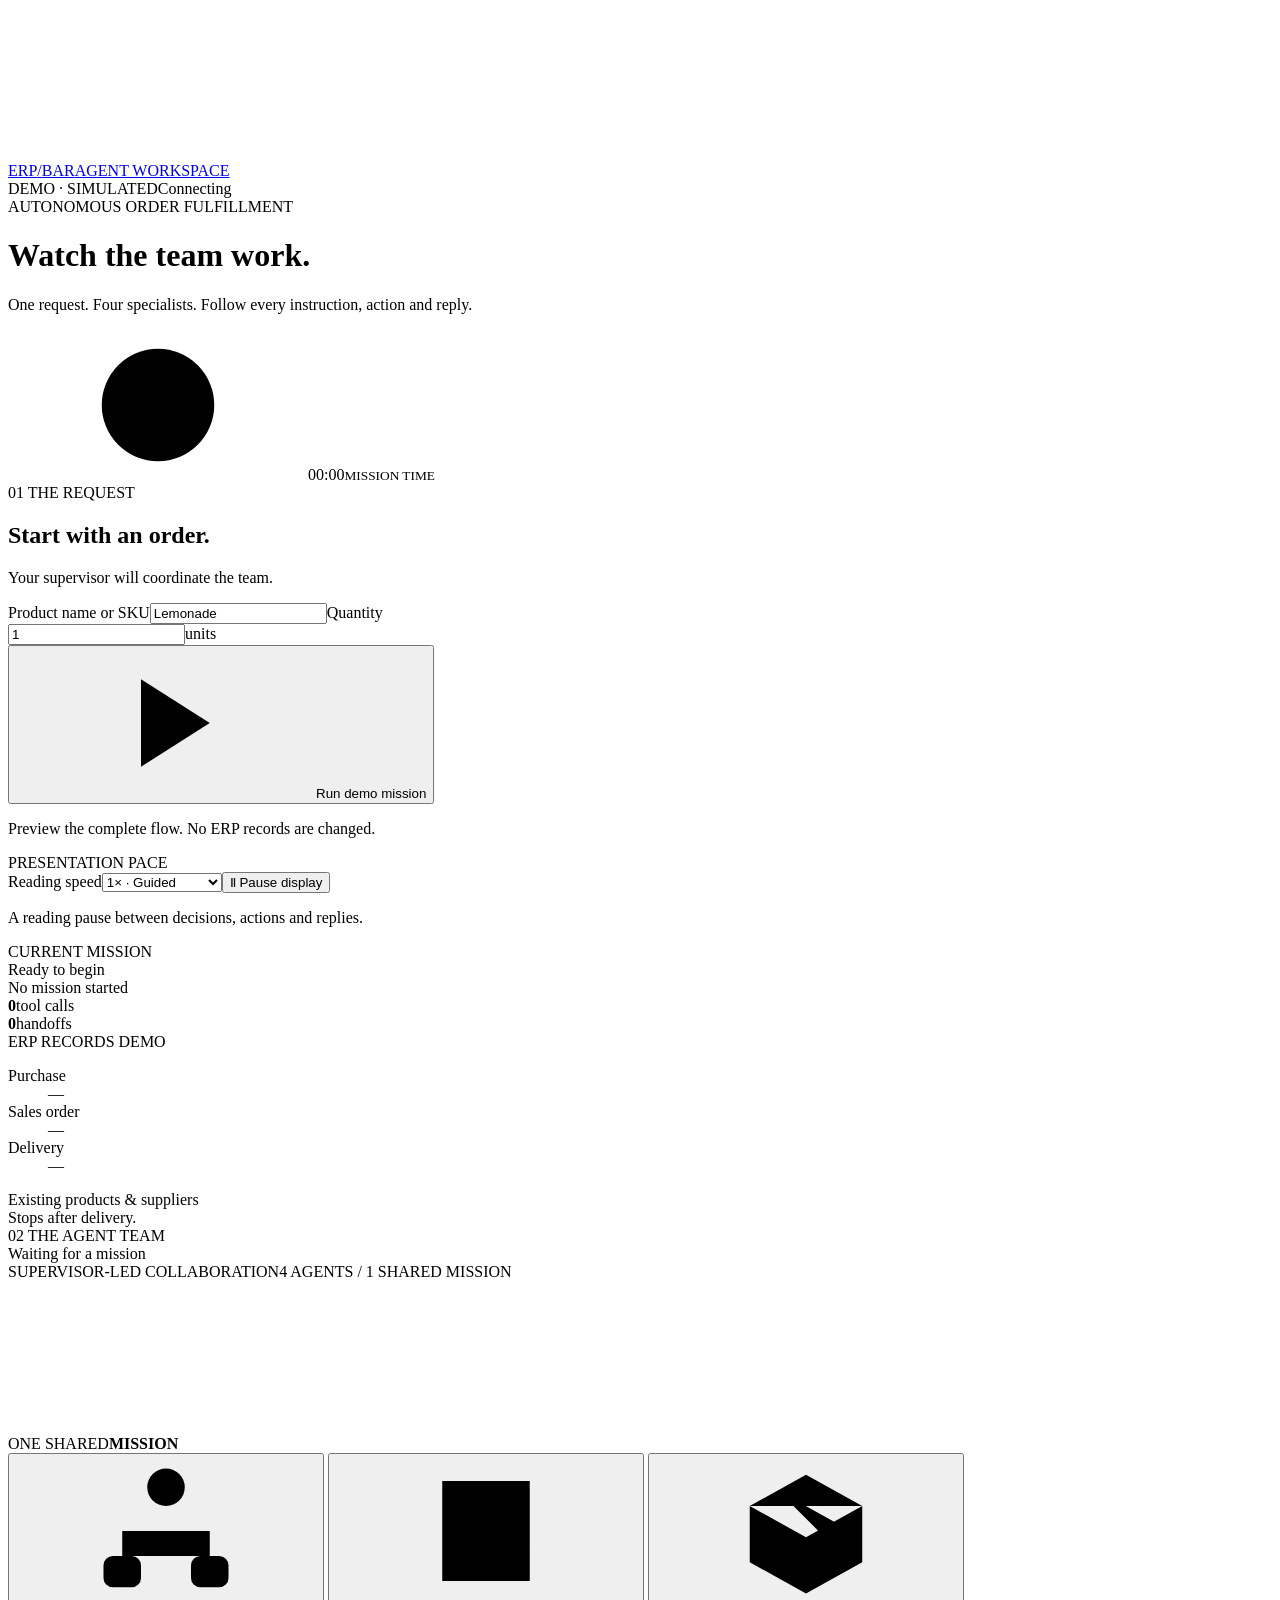
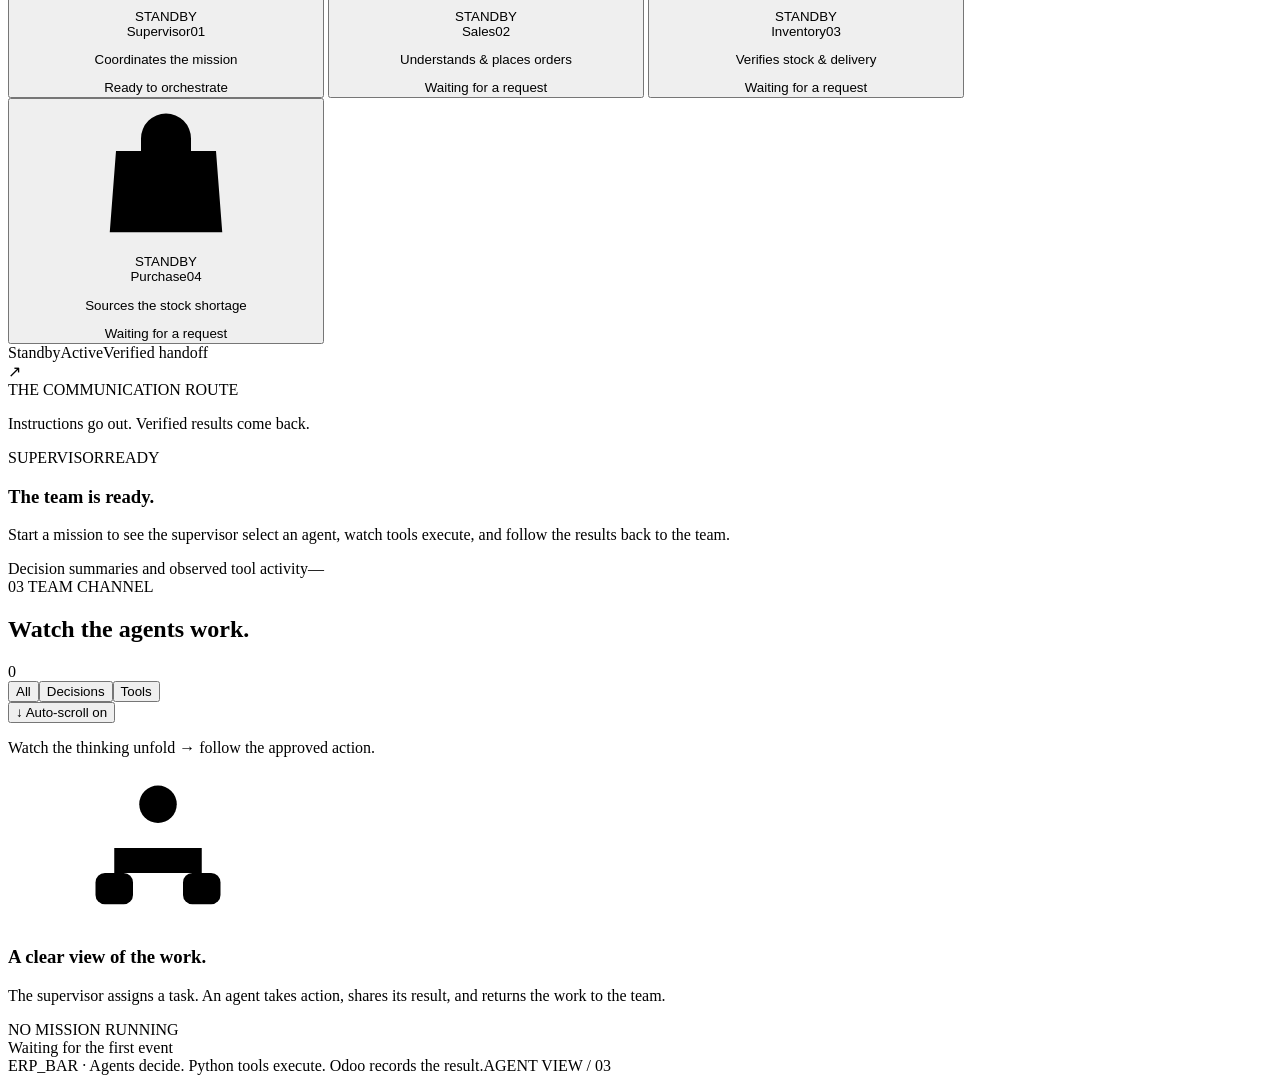
==== src/erp_bar/agent_view/static/index.html @ e85ccd39 "First Working Workflow" ====
<!doctype html>
<html lang="en"><head><meta charset="utf-8"><meta name="viewport" content="width=device-width,initial-scale=1"><title>ERP_BAR · Agent workspace</title><link rel="stylesheet" href="/style.css"><script src="/app.js" defer></script></head>
<body>
<svg class="icons" aria-hidden="true"><defs>
<symbol id="i-grid" viewBox="0 0 24 24"><rect x="3" y="3" width="7" height="7" rx="2"/><rect x="14" y="3" width="7" height="7" rx="2"/><rect x="3" y="14" width="7" height="7" rx="2"/><rect x="14" y="14" width="7" height="7" rx="2"/></symbol>
<symbol id="i-network" viewBox="0 0 24 24"><circle cx="12" cy="5" r="3"/><rect x="2" y="16" width="6" height="5" rx="1.5"/><rect x="16" y="16" width="6" height="5" rx="1.5"/><path d="M12 8v4M5 16v-4h14v4"/></symbol>
<symbol id="i-sales" viewBox="0 0 24 24"><path d="M5 4h14v16H5zM8 8h8M8 12h8M8 16h4"/><path d="m15 16 1 1 3-3"/></symbol>
<symbol id="i-box" viewBox="0 0 24 24"><path d="m12 3 9 5v9l-9 5-9-5V8zM3 8l9 5 9-5M12 13v9M7.5 5.5l9 5v4"/></symbol>
<symbol id="i-bag" viewBox="0 0 24 24"><path d="M4 8h16l1 13H3zM8 9V6a4 4 0 0 1 8 0v3"/></symbol>
<symbol id="i-arrow" viewBox="0 0 24 24"><path d="M4 12h16m-6-6 6 6-6 6"/></symbol>
<symbol id="i-play" viewBox="0 0 24 24"><path d="m8 5 11 7-11 7z"/></symbol>
<symbol id="i-check" viewBox="0 0 24 24"><path d="m5 12 4 4L19 6"/></symbol>
<symbol id="i-clock" viewBox="0 0 24 24"><circle cx="12" cy="12" r="9"/><path d="M12 7v5l3 2"/></symbol>
<symbol id="i-code" viewBox="0 0 24 24"><path d="m8 7-5 5 5 5m8-10 5 5-5 5m-3-13-2 16"/></symbol>
</defs></svg>
<header class="topbar"><a class="brand" href="/" aria-label="ERP BAR workspace"><span class="brand-mark"><i></i><i></i><i></i></span>ERP<span class="brand-slash">/</span>BAR<span class="brand-caption">AGENT WORKSPACE</span></a><div class="top-status"><span id="mode-badge" class="pill demo">DEMO · SIMULATED</span><span id="connection" class="connection"><i></i>Connecting</span></div></header>
<main>
<div class="page-heading"><div><div class="eyebrow">AUTONOMOUS ORDER FULFILLMENT</div><h1>Watch the team work.</h1><p>One request. Four specialists. Follow every instruction, action and reply.</p></div><div class="session-clock"><svg><use href="#i-clock"/></svg><span id="elapsed">00:00</span><small>MISSION TIME</small></div></div>
<div class="workspace">

<aside class="mission-panel panel"><div class="section-label"><span class="number">01</span> THE REQUEST</div><h2>Start with an order.</h2><p class="muted small">Your supervisor will coordinate the team.</p>
<form id="request-form"><label for="product">Product name or SKU</label><input id="product" name="product" value="Lemonade" maxlength="120" required autocomplete="off"><label for="quantity">Quantity</label><div class="quantity-input"><input id="quantity" name="quantity" type="number" min="0.001" step="any" value="1" required><span>units</span></div><button id="start" class="primary" type="submit"><svg><use href="#i-play"/></svg><span>Run demo mission</span></button><p id="mode-note" class="mode-note">Preview the complete flow. No ERP records are changed.</p><p id="form-error" class="form-error" role="alert"></p></form>
<div id="demo-controls" class="demo-controls"><div class="section-label">PRESENTATION PACE</div><label for="demo-speed">Reading speed</label><select id="demo-speed"><option value="0.5">0.5× · Extra time</option><option value="1" selected>1× · Guided</option><option value="2">2× · Brisk</option><option value="4">4× · Quick</option></select><button type="button" id="demo-pause" aria-pressed="false">Ⅱ Pause display</button><button type="button" id="jump-latest" hidden>↓ Jump to latest</button><p id="live-progress" role="status" hidden></p><p id="pace-note">A reading pause between decisions, actions and replies.</p></div><div class="mission-details"><div class="section-label" id="mission-section-label">CURRENT MISSION</div><div id="mission-status" class="mission-status">Ready to begin</div><div id="mission-id" class="mono muted">No mission started</div><div class="stats"><div><b id="tool-count">0</b><span>tool calls</span></div><div><b id="handoff-count">0</b><span>handoffs</span></div></div></div>
<div class="records"><div class="section-label">ERP RECORDS <span id="record-mode">DEMO</span></div><dl><div><dt>Purchase</dt><dd id="purchase-id">—</dd></div><div><dt>Sales order</dt><dd id="sales-id">—</dd></div><div><dt>Delivery</dt><dd id="delivery-id">—</dd></div></dl></div>
<div class="scope-note"><i></i>Existing products & suppliers<br><span>Stops after delivery.</span></div></aside>
<section class="team-panel"><div class="canvas-toolbar"><div><span class="number">02</span><span> THE AGENT TEAM</span></div><span class="canvas-state" id="canvas-state"><i></i>Waiting for a mission</span></div>
<div class="agent-canvas" id="agent-canvas"><div class="canvas-grain"></div><div class="canvas-caption"><span>SUPERVISOR-LED COLLABORATION</span><span>4 AGENTS / 1 SHARED MISSION</span></div>
<svg class="routes" id="routes" aria-hidden="true"><defs><marker id="arrowhead" markerWidth="6" markerHeight="6" refX="5" refY="3" orient="auto"><path d="M0 0 6 3 0 6" fill="currentColor"/></marker></defs><g id="route-lines"></g></svg>
<div class="network-core" aria-hidden="true"><span>ONE SHARED</span><b>MISSION</b></div>
<button class="agent-card supervisor" data-agent="supervisor" aria-label="Inspect Supervisor" aria-pressed="true"><div class="card-top"><div class="agent-icon"><svg><use href="#i-network"/></svg></div><span class="agent-state">STANDBY</span></div><div class="agent-name">Supervisor<span>01</span></div><p>Coordinates the mission</p><div class="card-bottom"><span class="agent-dot"></span><span class="agent-task">Ready to orchestrate</span><span class="agent-timer"></span></div></button>
<button class="agent-card sales" data-agent="sales_agent" aria-label="Inspect Sales agent" aria-pressed="false"><div class="card-top"><div class="agent-icon"><svg><use href="#i-sales"/></svg></div><span class="agent-state">STANDBY</span></div><div class="agent-name">Sales<span>02</span></div><p>Understands & places orders</p><div class="card-bottom"><span class="agent-dot"></span><span class="agent-task">Waiting for a request</span><span class="agent-timer"></span></div></button>
<button class="agent-card inventory" data-agent="inventory_agent" aria-label="Inspect Inventory agent" aria-pressed="false"><div class="card-top"><div class="agent-icon"><svg><use href="#i-box"/></svg></div><span class="agent-state">STANDBY</span></div><div class="agent-name">Inventory<span>03</span></div><p>Verifies stock & delivery</p><div class="card-bottom"><span class="agent-dot"></span><span class="agent-task">Waiting for a request</span><span class="agent-timer"></span></div></button>
<button class="agent-card purchase" data-agent="purchase_agent" aria-label="Inspect Purchase agent" aria-pressed="false"><div class="card-top"><div class="agent-icon"><svg><use href="#i-bag"/></svg></div><span class="agent-state">STANDBY</span></div><div class="agent-name">Purchase<span>04</span></div><p>Sources the stock shortage</p><div class="card-bottom"><span class="agent-dot"></span><span class="agent-task">Waiting for a request</span><span class="agent-timer"></span></div></button>
<div class="canvas-legend"><span><i class="legend-dot"></i>Standby</span><span><i class="legend-dot working"></i>Active</span><span><i class="legend-line"></i>Verified handoff</span></div></div>
<div class="exchange-strip" aria-live="polite"><span class="exchange-icon">↗</span><div><span id="exchange-route">THE COMMUNICATION ROUTE</span><p id="exchange-message">Instructions go out. Verified results come back.</p></div></div>
<div class="focus-panel"><div class="focus-label"><span id="focus-agent">SUPERVISOR</span><span class="focus-kind" id="focus-kind">READY</span><span class="sound-bars" id="sound-bars"><i></i><i></i><i></i><i></i></span></div><h3 id="focus-title">The team is ready.</h3><p id="focus-text">Start a mission to see the supervisor select an agent, watch tools execute, and follow the results back to the team.</p><div class="focus-footer"><span id="focus-detail">Decision summaries and observed tool activity</span><span class="mono" id="focus-time">—</span></div></div>
<div class="outcome" id="outcome" hidden><svg><use href="#i-check"/></svg><div><strong id="outcome-title">Mission complete</strong><p id="outcome-message"></p></div></div>
</section>
<aside class="activity-panel panel"><div class="activity-heading"><div><div class="section-label"><span class="number">03</span> TEAM CHANNEL</div><h2>Watch the agents work.</h2></div><span id="event-count" class="event-count">0</span></div><div class="feed-controls"><div class="filters" role="group" aria-label="Activity filter"><button class="selected" data-filter="all" aria-pressed="true">All</button><button data-filter="decisions" aria-pressed="false">Decisions</button><button data-filter="tools" aria-pressed="false">Tools</button></div><button id="follow" class="follow" title="Chat follows each new message. Click to jump to the latest.">↓ Auto-scroll on</button></div><p class="conversation-note">Watch the thinking unfold → follow the approved action.</p><div id="feed" class="feed" tabindex="0" aria-label="Agent activity"><div class="empty-feed"><svg><use href="#i-network"/></svg><h3>A clear view of the work.</h3><p>The supervisor assigns a task. An agent takes action, shares its result, and returns the work to the team.</p><span>NO MISSION RUNNING</span></div></div><div class="feed-footer"><i></i><span id="feed-note">Waiting for the first event</span></div></aside>
</div><footer class="page-footer"><span>ERP_BAR <span class="footer-dot">·</span> Agents decide. Python tools execute. Odoo records the result.</span><span>AGENT VIEW / 03</span></footer>
</main><div id="announcer" class="sr-only" aria-live="polite"></div>
</body></html>
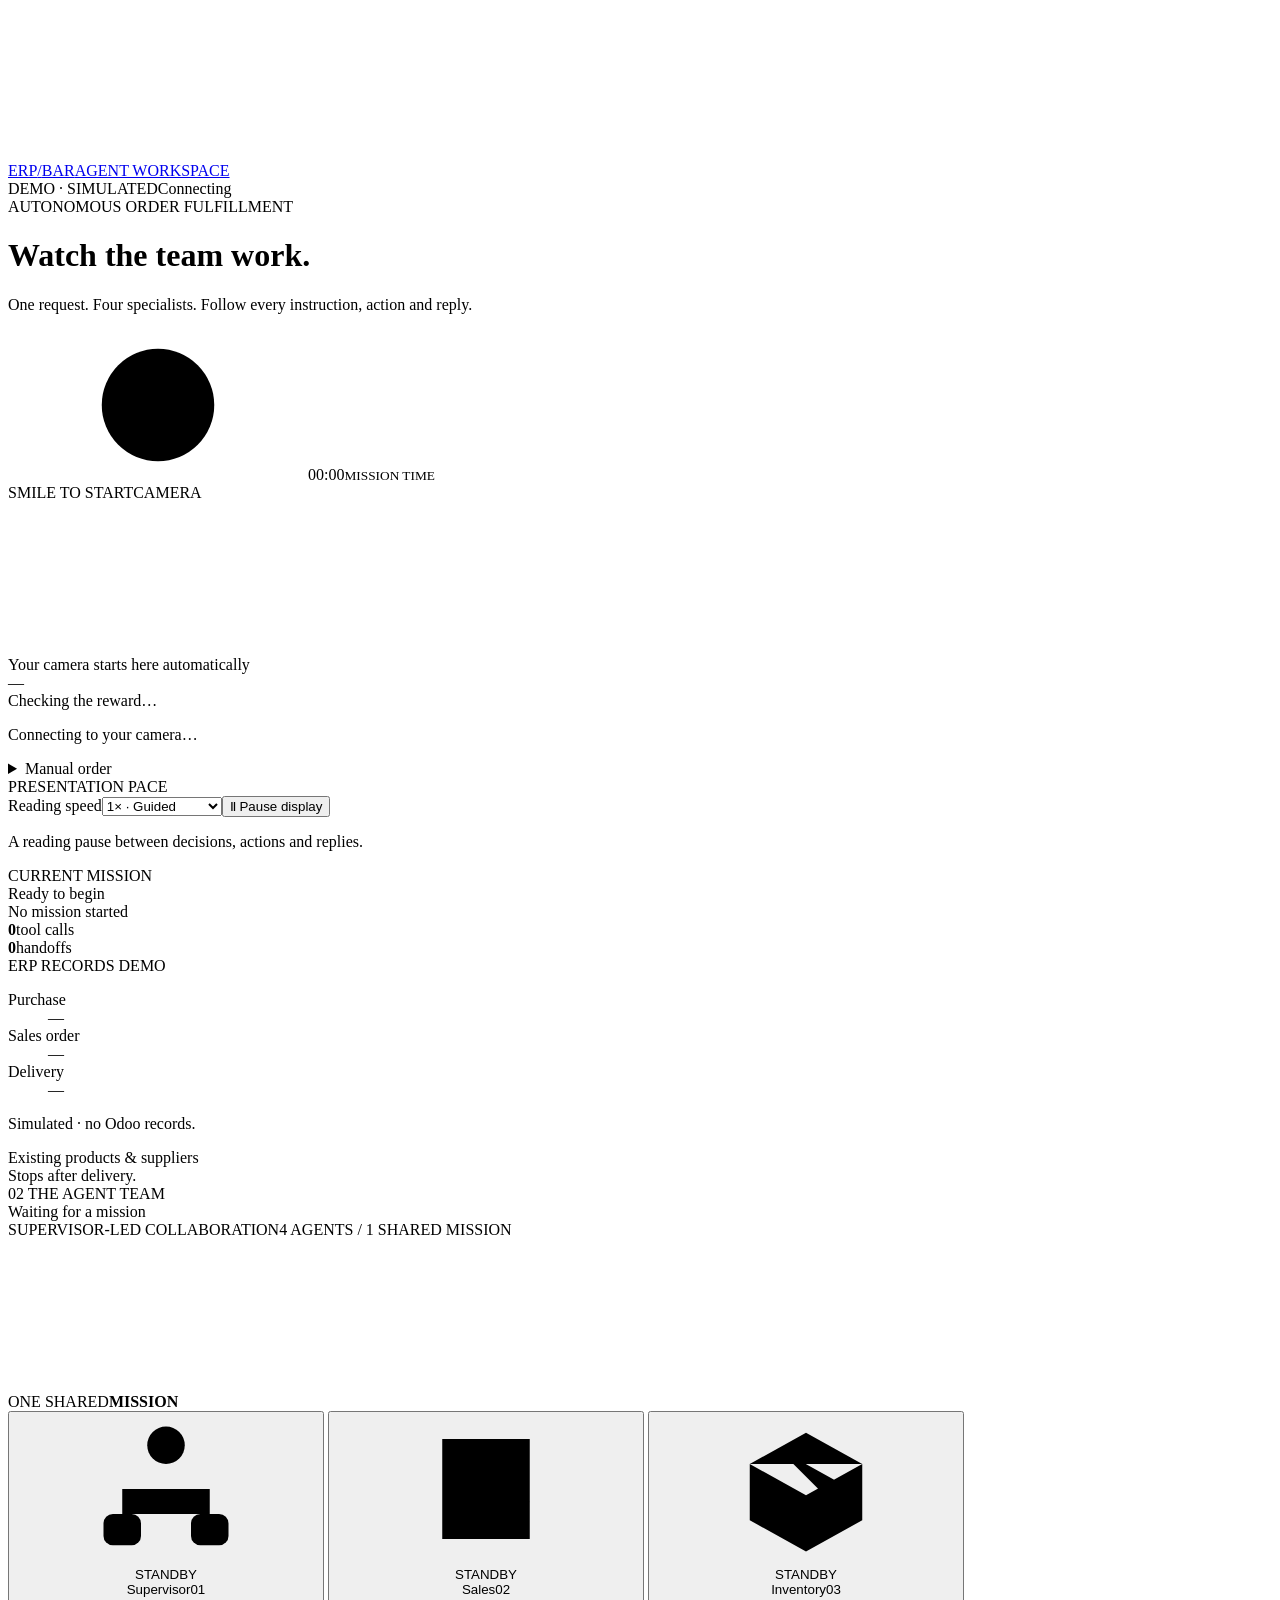
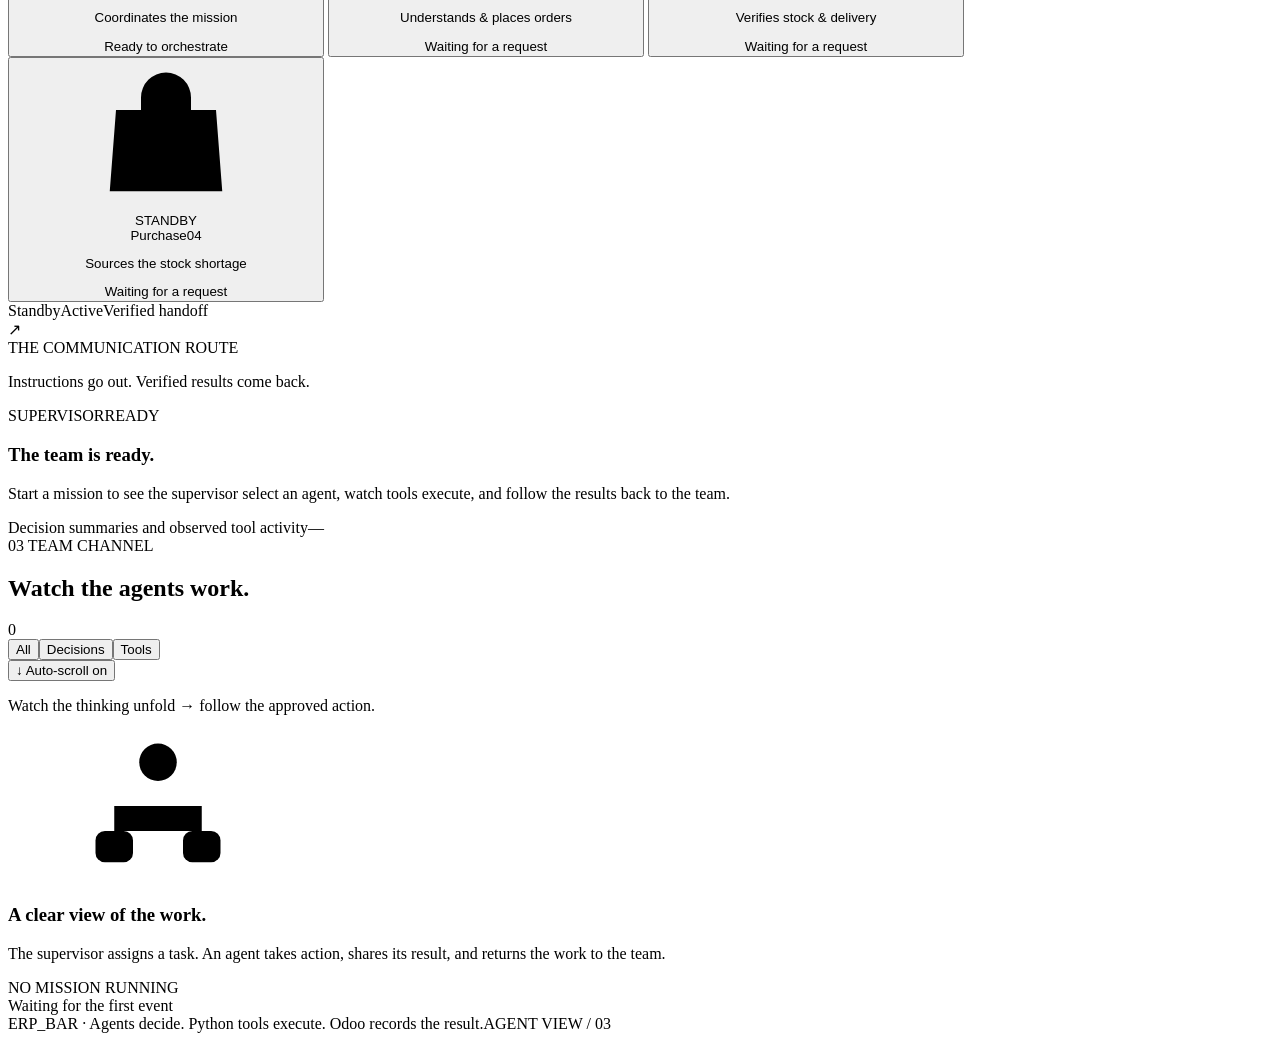
==== commit 684c4967: "feat: Camera with agents integration" ====
--- a/src/erp_bar/agent_view/static/index.html
+++ b/src/erp_bar/agent_view/static/index.html
@@ -1,5 +1,5 @@
 <!doctype html>
-<html lang="en"><head><meta charset="utf-8"><meta name="viewport" content="width=device-width,initial-scale=1"><title>ERP_BAR · Agent workspace</title><link rel="stylesheet" href="/style.css"><script src="/app.js" defer></script></head>
+<html lang="en"><head><meta charset="utf-8"><meta name="viewport" content="width=device-width,initial-scale=1"><title>ERP_BAR · Agent workspace</title><link rel="stylesheet" href="/style.css"><script src="/app.js" defer></script><script type="module" src="/dashboard-camera.js"></script></head>
 <body>
 <svg class="icons" aria-hidden="true"><defs>
 <symbol id="i-grid" viewBox="0 0 24 24"><rect x="3" y="3" width="7" height="7" rx="2"/><rect x="14" y="3" width="7" height="7" rx="2"/><rect x="3" y="14" width="7" height="7" rx="2"/><rect x="14" y="14" width="7" height="7" rx="2"/></symbol>
@@ -18,11 +18,20 @@
 <div class="page-heading"><div><div class="eyebrow">AUTONOMOUS ORDER FULFILLMENT</div><h1>Watch the team work.</h1><p>One request. Four specialists. Follow every instruction, action and reply.</p></div><div class="session-clock"><svg><use href="#i-clock"/></svg><span id="elapsed">00:00</span><small>MISSION TIME</small></div></div>
 <div class="workspace">
 
-<aside class="mission-panel panel"><div class="section-label"><span class="number">01</span> THE REQUEST</div><h2>Start with an order.</h2><p class="muted small">Your supervisor will coordinate the team.</p>
-<form id="request-form"><label for="product">Product name or SKU</label><input id="product" name="product" value="Lemonade" maxlength="120" required autocomplete="off"><label for="quantity">Quantity</label><div class="quantity-input"><input id="quantity" name="quantity" type="number" min="0.001" step="any" value="1" required><span>units</span></div><button id="start" class="primary" type="submit"><svg><use href="#i-play"/></svg><span>Run demo mission</span></button><p id="mode-note" class="mode-note">Preview the complete flow. No ERP records are changed.</p><p id="form-error" class="form-error" role="alert"></p></form>
+<aside class="mission-panel panel">
+<section id="dashboard-camera" class="dashboard-camera" aria-label="Camera and smile detection">
+<div class="camera-heading"><span class="section-label">SMILE TO START</span><span id="camera-live">CAMERA</span></div>
+<div id="camera-preview" class="camera-preview"><video id="camera-video" autoplay muted playsinline aria-label="Live webcam preview"></video><div id="camera-placeholder" class="camera-placeholder">Your camera starts here automatically</div><span id="camera-score" class="camera-score">—</span></div>
+<div class="camera-meter-track" aria-hidden="true"><div id="camera-meter"></div><i title="75% smile threshold"></i></div>
+<div id="camera-product" class="camera-product">Checking the reward…</div>
+<p id="camera-reward" class="camera-reward" role="status" hidden></p>
+<p id="camera-status" class="camera-status" role="status">Connecting to your camera…</p>
+</section>
+<div class="mission-controls"><details id="manual-order" class="manual-order"><summary>Manual order</summary><div class="section-label"><span class="number">01</span> THE REQUEST</div><h2>Start with an order.</h2><p class="muted small">Your supervisor will coordinate the team.</p>
+<form id="request-form"><label for="product">Product name or SKU</label><input id="product" name="product" value="Lemonade" maxlength="120" required autocomplete="off"><label for="quantity">Quantity</label><div class="quantity-input"><input id="quantity" name="quantity" type="number" min="0.001" step="any" value="1" required><span>units</span></div><button id="start" class="primary" type="submit"><svg><use href="#i-play"/></svg><span>Run demo mission</span></button><p id="mode-note" class="mode-note">Preview the complete flow. No ERP records are changed.</p><p id="form-error" class="form-error" role="alert"></p></form></details>
 <div id="demo-controls" class="demo-controls"><div class="section-label">PRESENTATION PACE</div><label for="demo-speed">Reading speed</label><select id="demo-speed"><option value="0.5">0.5× · Extra time</option><option value="1" selected>1× · Guided</option><option value="2">2× · Brisk</option><option value="4">4× · Quick</option></select><button type="button" id="demo-pause" aria-pressed="false">Ⅱ Pause display</button><button type="button" id="jump-latest" hidden>↓ Jump to latest</button><p id="live-progress" role="status" hidden></p><p id="pace-note">A reading pause between decisions, actions and replies.</p></div><div class="mission-details"><div class="section-label" id="mission-section-label">CURRENT MISSION</div><div id="mission-status" class="mission-status">Ready to begin</div><div id="mission-id" class="mono muted">No mission started</div><div class="stats"><div><b id="tool-count">0</b><span>tool calls</span></div><div><b id="handoff-count">0</b><span>handoffs</span></div></div></div>
-<div class="records"><div class="section-label">ERP RECORDS <span id="record-mode">DEMO</span></div><dl><div><dt>Purchase</dt><dd id="purchase-id">—</dd></div><div><dt>Sales order</dt><dd id="sales-id">—</dd></div><div><dt>Delivery</dt><dd id="delivery-id">—</dd></div></dl></div>
-<div class="scope-note"><i></i>Existing products & suppliers<br><span>Stops after delivery.</span></div></aside>
+<div class="records"><div class="section-label">ERP RECORDS <span id="record-mode">DEMO</span></div><dl><div><dt>Purchase</dt><dd id="purchase-id">—</dd></div><div><dt>Sales order</dt><dd id="sales-id">—</dd></div><div><dt>Delivery</dt><dd id="delivery-id">—</dd></div></dl><p id="record-note">Simulated · no Odoo records.</p></div>
+<div class="scope-note"><i></i>Existing products & suppliers<br><span>Stops after delivery.</span></div></div></aside>
 <section class="team-panel"><div class="canvas-toolbar"><div><span class="number">02</span><span> THE AGENT TEAM</span></div><span class="canvas-state" id="canvas-state"><i></i>Waiting for a mission</span></div>
 <div class="agent-canvas" id="agent-canvas"><div class="canvas-grain"></div><div class="canvas-caption"><span>SUPERVISOR-LED COLLABORATION</span><span>4 AGENTS / 1 SHARED MISSION</span></div>
 <svg class="routes" id="routes" aria-hidden="true"><defs><marker id="arrowhead" markerWidth="6" markerHeight="6" refX="5" refY="3" orient="auto"><path d="M0 0 6 3 0 6" fill="currentColor"/></marker></defs><g id="route-lines"></g></svg>
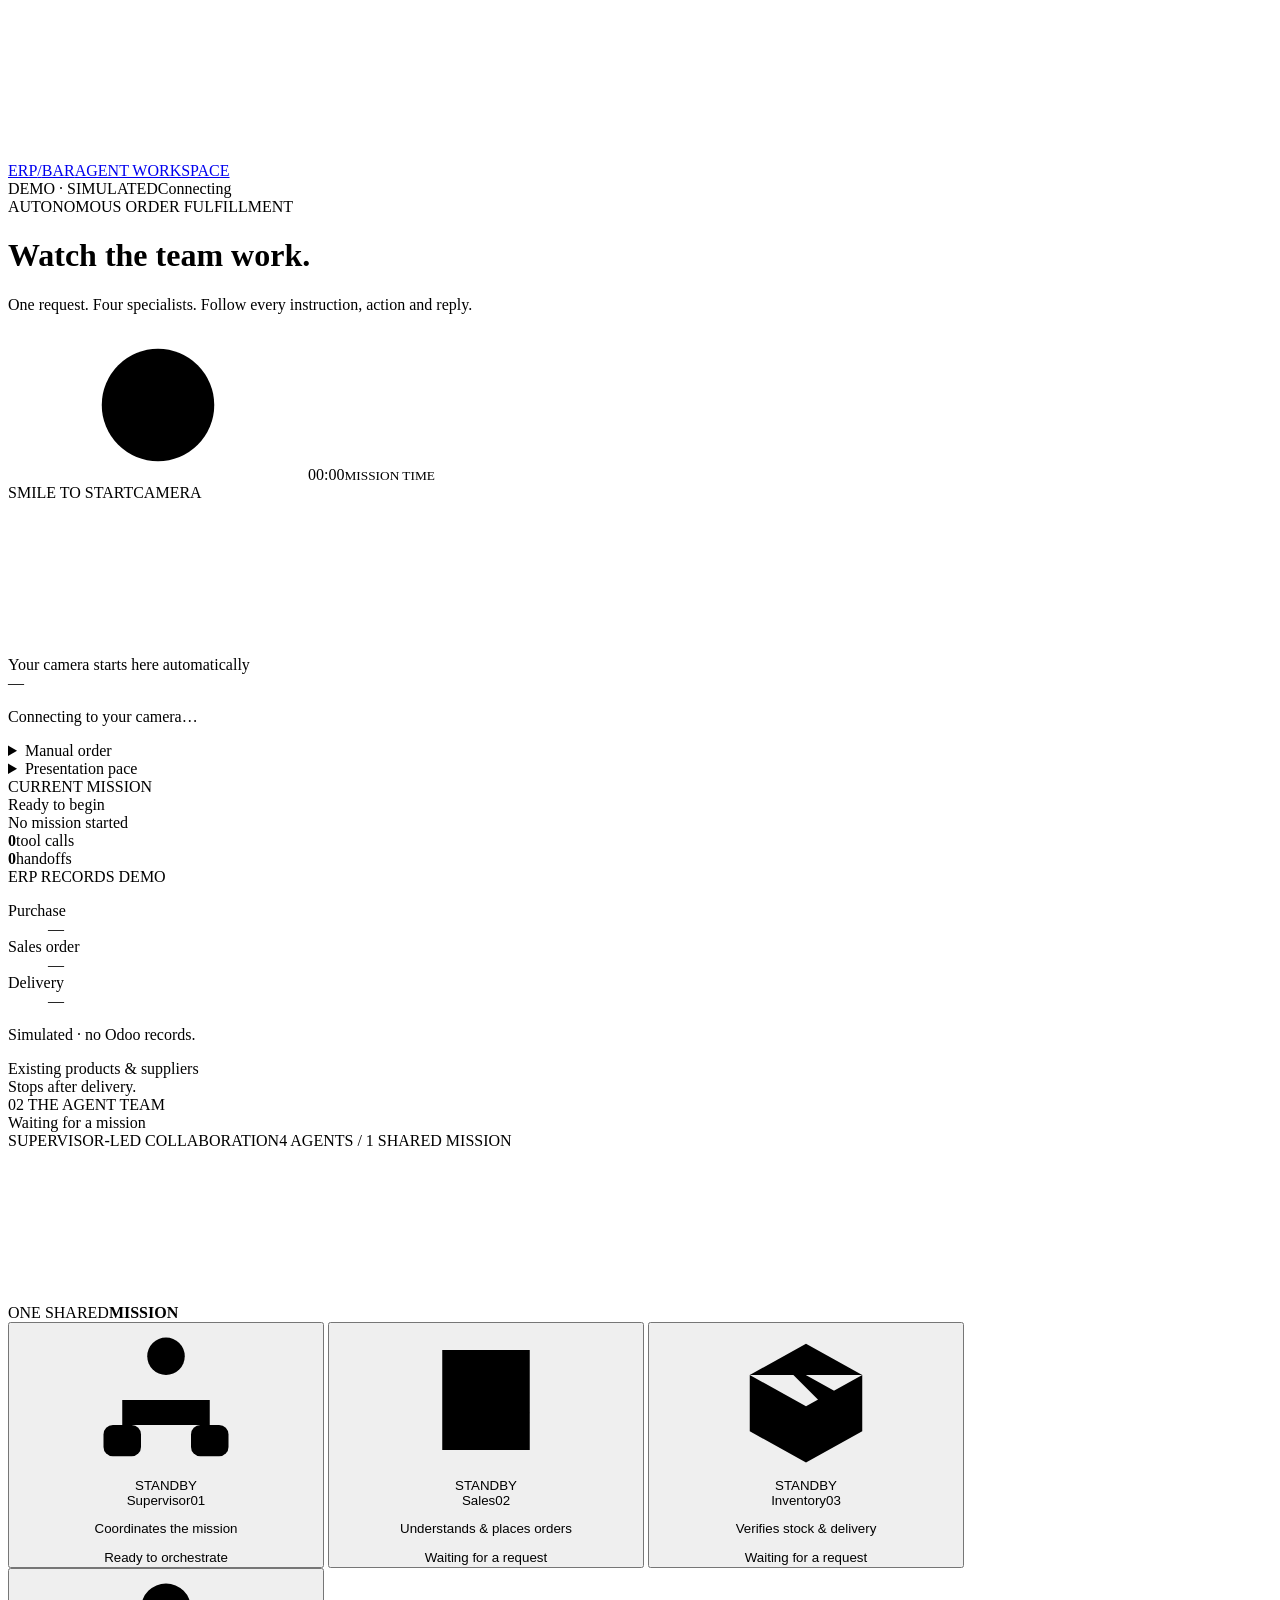
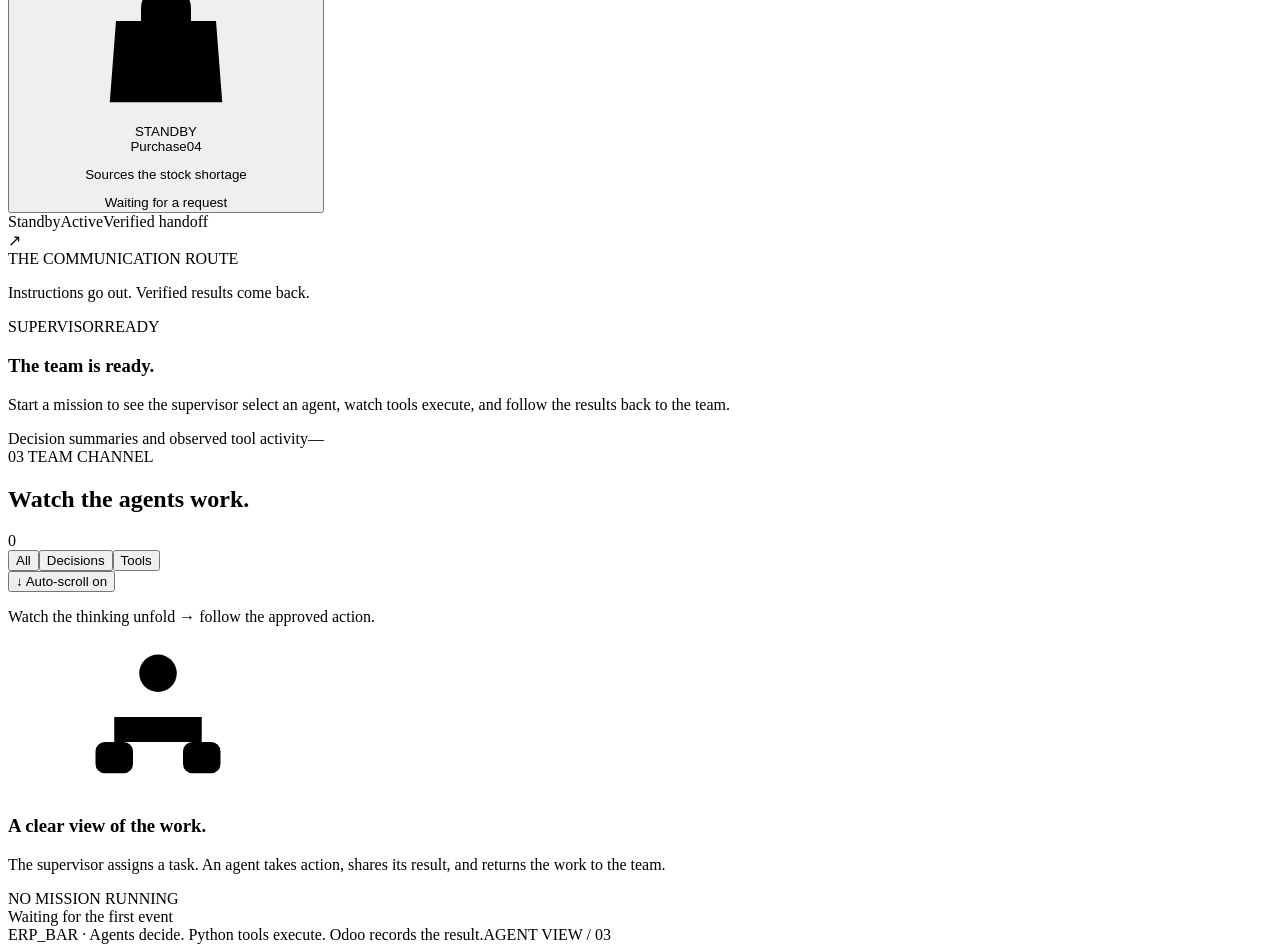
==== commit 3e753a77: "Feat: Final Smile Interface" ====
--- a/src/erp_bar/agent_view/static/index.html
+++ b/src/erp_bar/agent_view/static/index.html
@@ -15,7 +15,7 @@
 </defs></svg>
 <header class="topbar"><a class="brand" href="/" aria-label="ERP BAR workspace"><span class="brand-mark"><i></i><i></i><i></i></span>ERP<span class="brand-slash">/</span>BAR<span class="brand-caption">AGENT WORKSPACE</span></a><div class="top-status"><span id="mode-badge" class="pill demo">DEMO · SIMULATED</span><span id="connection" class="connection"><i></i>Connecting</span></div></header>
 <main>
-<div class="page-heading"><div><div class="eyebrow">AUTONOMOUS ORDER FULFILLMENT</div><h1>Watch the team work.</h1><p>One request. Four specialists. Follow every instruction, action and reply.</p></div><div class="session-clock"><svg><use href="#i-clock"/></svg><span id="elapsed">00:00</span><small>MISSION TIME</small></div></div>
+<div class="page-heading"><div><div class="eyebrow">AUTONOMOUS ORDER FULFILLMENT</div><h1>Watch the team work.</h1><p>One request. Four specialists. Follow every instruction, action and reply.</p></div><div class="session-clock"><svg><use href="#i-clock"/></svg><span id="elapsed">00:00</span><small title="Elapsed time until the displayed mission finishes, including reading pauses">MISSION TIME</small></div></div>
 <div class="workspace">
 
 <aside class="mission-panel panel">
@@ -23,13 +23,12 @@
 <div class="camera-heading"><span class="section-label">SMILE TO START</span><span id="camera-live">CAMERA</span></div>
 <div id="camera-preview" class="camera-preview"><video id="camera-video" autoplay muted playsinline aria-label="Live webcam preview"></video><div id="camera-placeholder" class="camera-placeholder">Your camera starts here automatically</div><span id="camera-score" class="camera-score">—</span></div>
 <div class="camera-meter-track" aria-hidden="true"><div id="camera-meter"></div><i title="75% smile threshold"></i></div>
-<div id="camera-product" class="camera-product">Checking the reward…</div>
-<p id="camera-reward" class="camera-reward" role="status" hidden></p>
+<div class="reward-stage"><div id="reward-confetti" class="reward-confetti" aria-hidden="true"></div><p id="camera-reward" class="camera-reward" role="status" hidden></p></div>
 <p id="camera-status" class="camera-status" role="status">Connecting to your camera…</p>
 </section>
-<div class="mission-controls"><details id="manual-order" class="manual-order"><summary>Manual order</summary><div class="section-label"><span class="number">01</span> THE REQUEST</div><h2>Start with an order.</h2><p class="muted small">Your supervisor will coordinate the team.</p>
+<div class="mission-controls"><div class="order-options"><details id="manual-order" class="manual-order"><summary>Manual order</summary><div class="section-label"><span class="number">01</span> THE REQUEST</div><h2>Start with an order.</h2><p class="muted small">Your supervisor will coordinate the team.</p>
 <form id="request-form"><label for="product">Product name or SKU</label><input id="product" name="product" value="Lemonade" maxlength="120" required autocomplete="off"><label for="quantity">Quantity</label><div class="quantity-input"><input id="quantity" name="quantity" type="number" min="0.001" step="any" value="1" required><span>units</span></div><button id="start" class="primary" type="submit"><svg><use href="#i-play"/></svg><span>Run demo mission</span></button><p id="mode-note" class="mode-note">Preview the complete flow. No ERP records are changed.</p><p id="form-error" class="form-error" role="alert"></p></form></details>
-<div id="demo-controls" class="demo-controls"><div class="section-label">PRESENTATION PACE</div><label for="demo-speed">Reading speed</label><select id="demo-speed"><option value="0.5">0.5× · Extra time</option><option value="1" selected>1× · Guided</option><option value="2">2× · Brisk</option><option value="4">4× · Quick</option></select><button type="button" id="demo-pause" aria-pressed="false">Ⅱ Pause display</button><button type="button" id="jump-latest" hidden>↓ Jump to latest</button><p id="live-progress" role="status" hidden></p><p id="pace-note">A reading pause between decisions, actions and replies.</p></div><div class="mission-details"><div class="section-label" id="mission-section-label">CURRENT MISSION</div><div id="mission-status" class="mission-status">Ready to begin</div><div id="mission-id" class="mono muted">No mission started</div><div class="stats"><div><b id="tool-count">0</b><span>tool calls</span></div><div><b id="handoff-count">0</b><span>handoffs</span></div></div></div>
+<details id="demo-controls" class="demo-controls pace-options"><summary>Presentation pace</summary><label for="demo-speed">Reading speed</label><select id="demo-speed"><option value="0.5">0.5× · Extra time</option><option value="1" selected>1× · Guided</option><option value="2">2× · Brisk</option><option value="4">4× · Quick</option></select><button type="button" id="demo-pause" aria-pressed="false">Ⅱ Pause display</button><p id="live-progress" role="status" hidden></p><p id="pace-note">A reading pause between decisions, actions and replies.</p></details></div><div class="mission-details"><div class="section-label" id="mission-section-label">CURRENT MISSION</div><div id="mission-status" class="mission-status">Ready to begin</div><div id="mission-id" class="mono muted">No mission started</div><div class="stats"><div><b id="tool-count">0</b><span>tool calls</span></div><div><b id="handoff-count">0</b><span>handoffs</span></div></div></div>
 <div class="records"><div class="section-label">ERP RECORDS <span id="record-mode">DEMO</span></div><dl><div><dt>Purchase</dt><dd id="purchase-id">—</dd></div><div><dt>Sales order</dt><dd id="sales-id">—</dd></div><div><dt>Delivery</dt><dd id="delivery-id">—</dd></div></dl><p id="record-note">Simulated · no Odoo records.</p></div>
 <div class="scope-note"><i></i>Existing products & suppliers<br><span>Stops after delivery.</span></div></div></aside>
 <section class="team-panel"><div class="canvas-toolbar"><div><span class="number">02</span><span> THE AGENT TEAM</span></div><span class="canvas-state" id="canvas-state"><i></i>Waiting for a mission</span></div>
